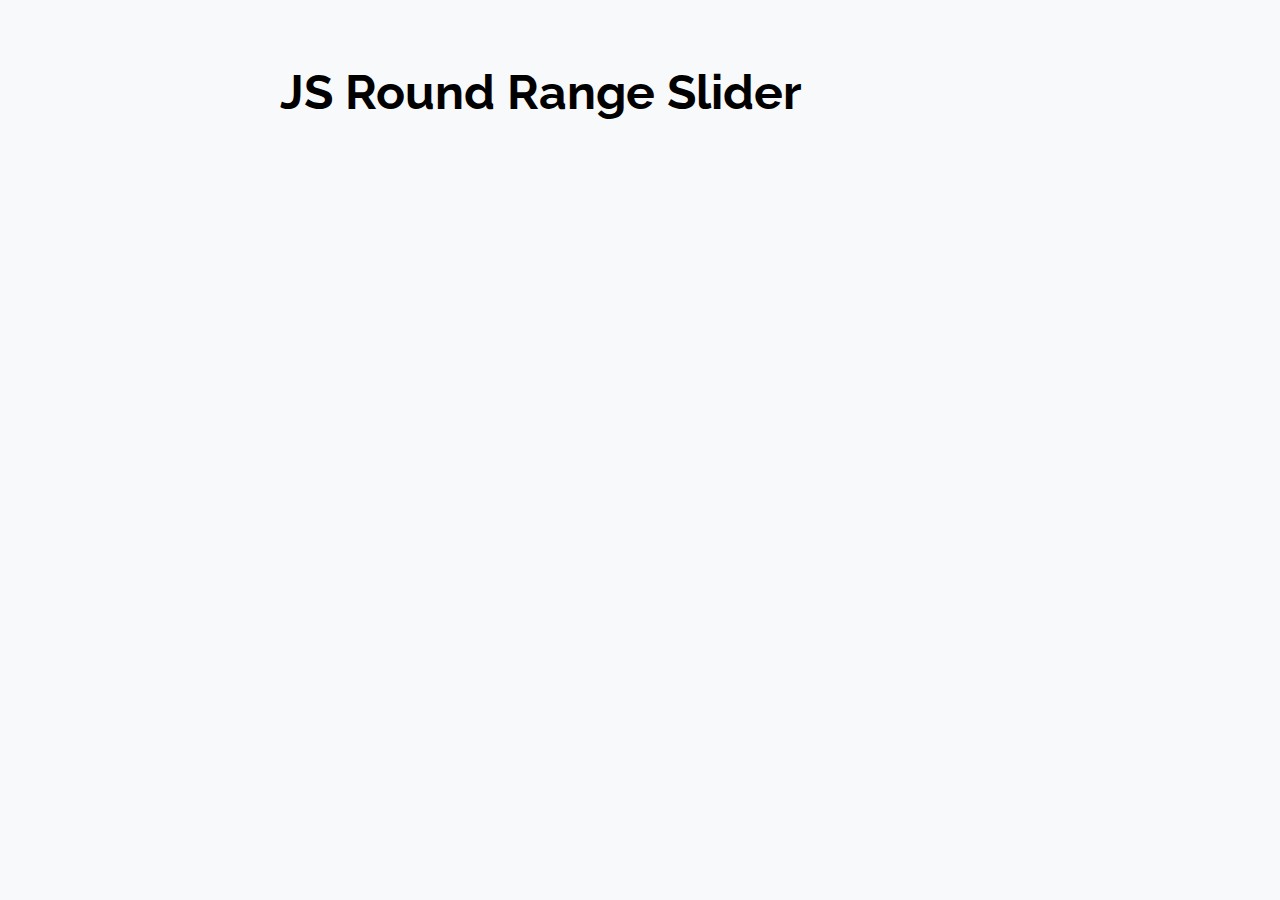
==== index.html @ bb060fbf "app styles" ====
<!DOCTYPE html>
<html>

<head>
    <meta charset="utf-8">
    <meta http-equiv="x-ua-compatible" content="ie=edge">
    <meta name="description" content="">
    <meta name="viewport" content="width=device-width, initial-scale=1, shrink-to-fit=no">
    <title>JS Round Range Slider</title>
    <link href="https://fonts.googleapis.com/css?family=Raleway:400,600" rel="stylesheet">
    <link rel="stylesheet" type="text/css" href="app.css">
</head>

<body>

    <div class="container">
        <h1>JS Round Range Slider</h1>

        <!-- slider app container -->
        <div id="app"></div>
    </div>

    <script type="text/javascript" src="app.js"></script>

    <script>
        // slider options
        const opts = {
            DOMselector: '#app',
            sliders: [
                {
                    radius: 100,
                    min: 0,
                    max: 100,
                    step: 10,
                    initialValue: 50,
                    color: '#fdcb6e',
                    displayName: 'Value 1'
                },
                {
                    radius: 160,
                    min: 0,
                    max: 300,
                    step: 10,
                    initialValue: 200,
                    color: '#0984e3',
                    displayName: 'Value 2'
                },
                {
                    radius: 40,
                    min: 0,
                    max: 200,
                    step: 10,
                    initialValue: 20,
                    color: '#d63031',
                    displayName: 'Value 3'
                }
            ]
        };

        // instantiate slider
        const slider = new Slider(opts);
        slider.draw();
    </script>
</body>

</html>
---- app.css ----
*, 
*::before, 
*::after {
  padding: 0;
  margin: 0;
}

body {
  min-width: 100vw;
  min-height: 100vh;
  background-color: #f8f9fa;
  display: flex;
  justify-content: center;
  font-family: 'Raleway', sans-serif; 
}

.container {
  padding: 4rem 2rem;
  max-width: 800px;
  width: 100%;
}

#app {
  display: flex;
}

h1 {
  margin-bottom: 2rem;
}

.slider__legend {
  padding: 1rem 4rem 0 0;
  list-style: none;
}

.slider__legend h2 {
  margin-bottom: 1rem;
}

.slider__legend .colorSquare {
  height: 20px;
  width: 20px;
  display: inline-block;
}

/* #sliderContainer {
  height: 400px;
  width: 400px;
} */

  body h1 {
    font-size: 3rem;
    text-align: left;
    margin-left: 40px; }
    @media all and (max-width: 768px) {
      body h1 {
        text-align: center;
        margin-left: 0; } }
  body #mainContainer {
    display: flex;
    align-items: center; }
    @media all and (max-width: 768px) {
      body #mainContainer {
        flex-direction: column;
        justify-content: center; } }
    body #mainContainer #displayValues {
      list-style: none;
      float: left;
      min-width: 300px;
      max-width: 100%;
      order: 1; }
      @media all and (max-width: 768px) {
        body #mainContainer #displayValues {
          order: 3; } }
      body #mainContainer #displayValues li {
        width: auto;
        display: flex;
        align-items: center; }
        body #mainContainer #displayValues li span {
          color: black;
          display: inline-block; }
          body #mainContainer #displayValues li span.active {
            color: red; }
        body #mainContainer #displayValues li span:first-child {
          width: 90px;
          height: auto;
          font-size: 2rem;
          font-weight: bold; }
        body #mainContainer #displayValues li span:nth-child(2) {
          margin-right: 15px; }
          body #mainContainer #displayValues li span:nth-child(2) div {
            height: 20px;
            width: 25px;
            display: inline-block; }
        body #mainContainer #displayValues li span:last-child {
          font-size: 1.5rem;
          text-transform: uppercase;
          width: 40%; }
    body #mainContainer #sliderCont {
      order: 2; }
  body #errorMsg {
    color: #d63031;
    font-weight: 600; }

/*# sourceMappingURL=main.css.map */
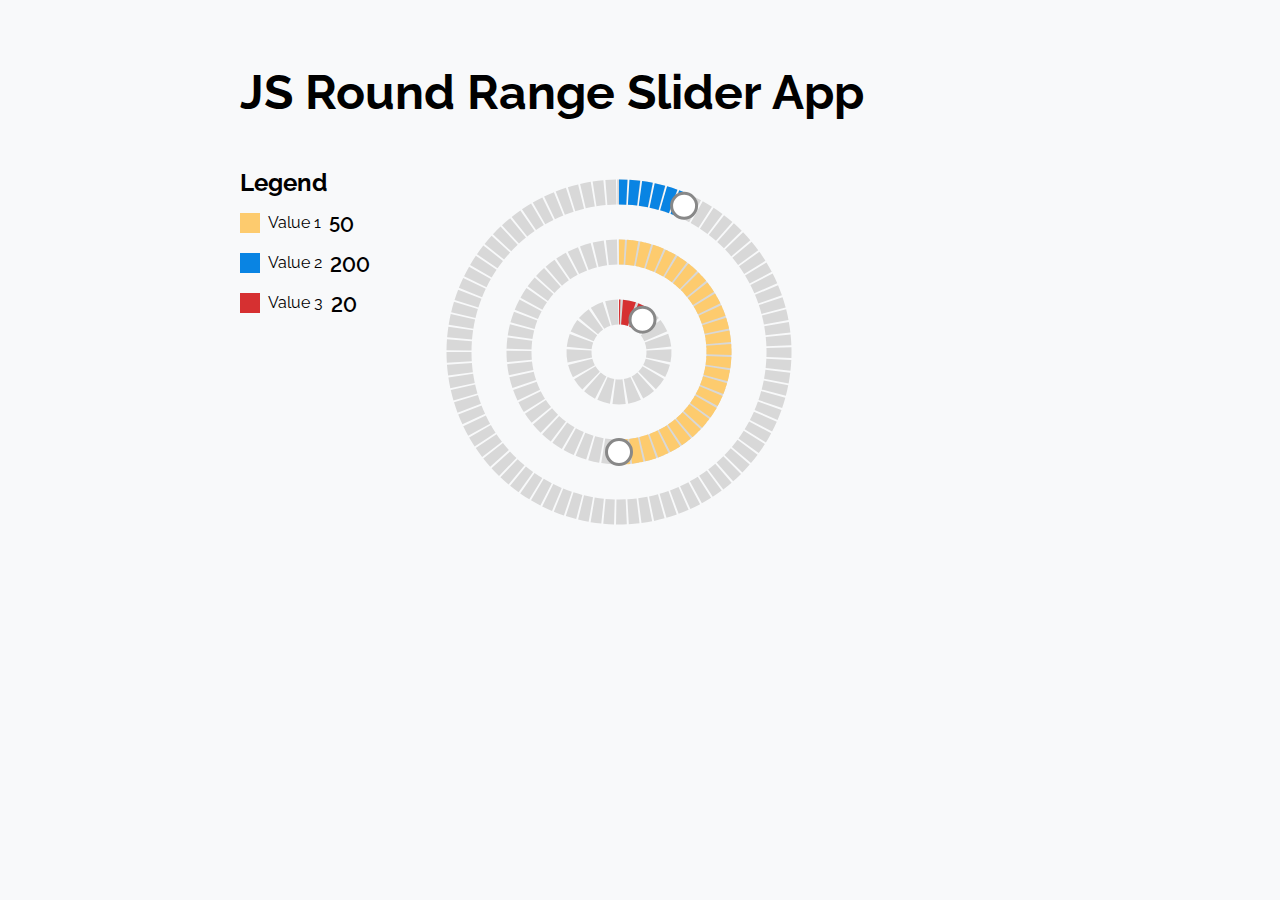
==== commit e45952cf: "slider demo" ====
--- a/index.html
+++ b/index.html
@@ -6,7 +6,7 @@
     <meta http-equiv="x-ua-compatible" content="ie=edge">
     <meta name="description" content="">
     <meta name="viewport" content="width=device-width, initial-scale=1, shrink-to-fit=no">
-    <title>JS Round Range Slider</title>
+    <title>JS Round Range Slider App</title>
     <link href="https://fonts.googleapis.com/css?family=Raleway:400,600" rel="stylesheet">
     <link rel="stylesheet" type="text/css" href="app.css">
 </head>
@@ -14,7 +14,7 @@
 <body>
 
     <div class="container">
-        <h1>JS Round Range Slider</h1>
+        <h1>JS Round Range Slider App</h1>
 
         <!-- slider app container -->
         <div id="app"></div>
@@ -23,7 +23,7 @@
     <script type="text/javascript" src="app.js"></script>
 
     <script>
-        // slider options
+        // slider app options
         const opts = {
             DOMselector: '#app',
             sliders: [
@@ -39,8 +39,8 @@
                 {
                     radius: 160,
                     min: 0,
-                    max: 300,
-                    step: 10,
+                    max: 3000,
+                    step: 100,
                     initialValue: 200,
                     color: '#0984e3',
                     displayName: 'Value 2'
@@ -57,7 +57,7 @@
             ]
         };
 
-        // instantiate slider
+        // instantiate the slider
         const slider = new Slider(opts);
         slider.draw();
     </script>
--- a/app.css
+++ b/app.css
@@ -6,7 +6,6 @@
 }
 
 body {
-  min-width: 100vw;
   min-height: 100vh;
   background-color: #f8f9fa;
   display: flex;
@@ -15,21 +14,23 @@
 }
 
 .container {
-  padding: 4rem 2rem;
+  padding: 5% 1.5rem;
   max-width: 800px;
   width: 100%;
 }
 
 #app {
   display: flex;
+  flex-wrap: wrap;
 }
 
 h1 {
   margin-bottom: 2rem;
+  font-size: 3rem;
 }
 
 .slider__legend {
-  padding: 1rem 4rem 0 0;
+  padding: 1rem 3rem 0 0;
   list-style: none;
 }
 
@@ -37,69 +38,28 @@
   margin-bottom: 1rem;
 }
 
-.slider__legend .colorSquare {
-  height: 20px;
-  width: 20px;
+.slider__legend li {
+  display: flex;
+  margin-bottom: 1rem;
+}
+
+.slider__legend li span {
   display: inline-block;
 }
 
-/* #sliderContainer {
-  height: 400px;
-  width: 400px;
-} */
+.slider__legend li span:first-child {
+  height: 20px;
+  width: 20px;
+  margin-bottom: -2px;
+}
 
-  body h1 {
-    font-size: 3rem;
-    text-align: left;
-    margin-left: 40px; }
-    @media all and (max-width: 768px) {
-      body h1 {
-        text-align: center;
-        margin-left: 0; } }
-  body #mainContainer {
-    display: flex;
-    align-items: center; }
-    @media all and (max-width: 768px) {
-      body #mainContainer {
-        flex-direction: column;
-        justify-content: center; } }
-    body #mainContainer #displayValues {
-      list-style: none;
-      float: left;
-      min-width: 300px;
-      max-width: 100%;
-      order: 1; }
-      @media all and (max-width: 768px) {
-        body #mainContainer #displayValues {
-          order: 3; } }
-      body #mainContainer #displayValues li {
-        width: auto;
-        display: flex;
-        align-items: center; }
-        body #mainContainer #displayValues li span {
-          color: black;
-          display: inline-block; }
-          body #mainContainer #displayValues li span.active {
-            color: red; }
-        body #mainContainer #displayValues li span:first-child {
-          width: 90px;
-          height: auto;
-          font-size: 2rem;
-          font-weight: bold; }
-        body #mainContainer #displayValues li span:nth-child(2) {
-          margin-right: 15px; }
-          body #mainContainer #displayValues li span:nth-child(2) div {
-            height: 20px;
-            width: 25px;
-            display: inline-block; }
-        body #mainContainer #displayValues li span:last-child {
-          font-size: 1.5rem;
-          text-transform: uppercase;
-          width: 40%; }
-    body #mainContainer #sliderCont {
-      order: 2; }
-  body #errorMsg {
-    color: #d63031;
-    font-weight: 600; }
+.slider__legend li span:nth-child(2) {
+  margin: 0 0.5rem;
+}
 
-/*# sourceMappingURL=main.css.map */
+.slider__legend li span:last-child {
+  font-size: 1.25rem;
+  font-weight: 600;
+  font-variant-numeric: tabular-nums lining-nums;
+  min-width: 40px;
+}
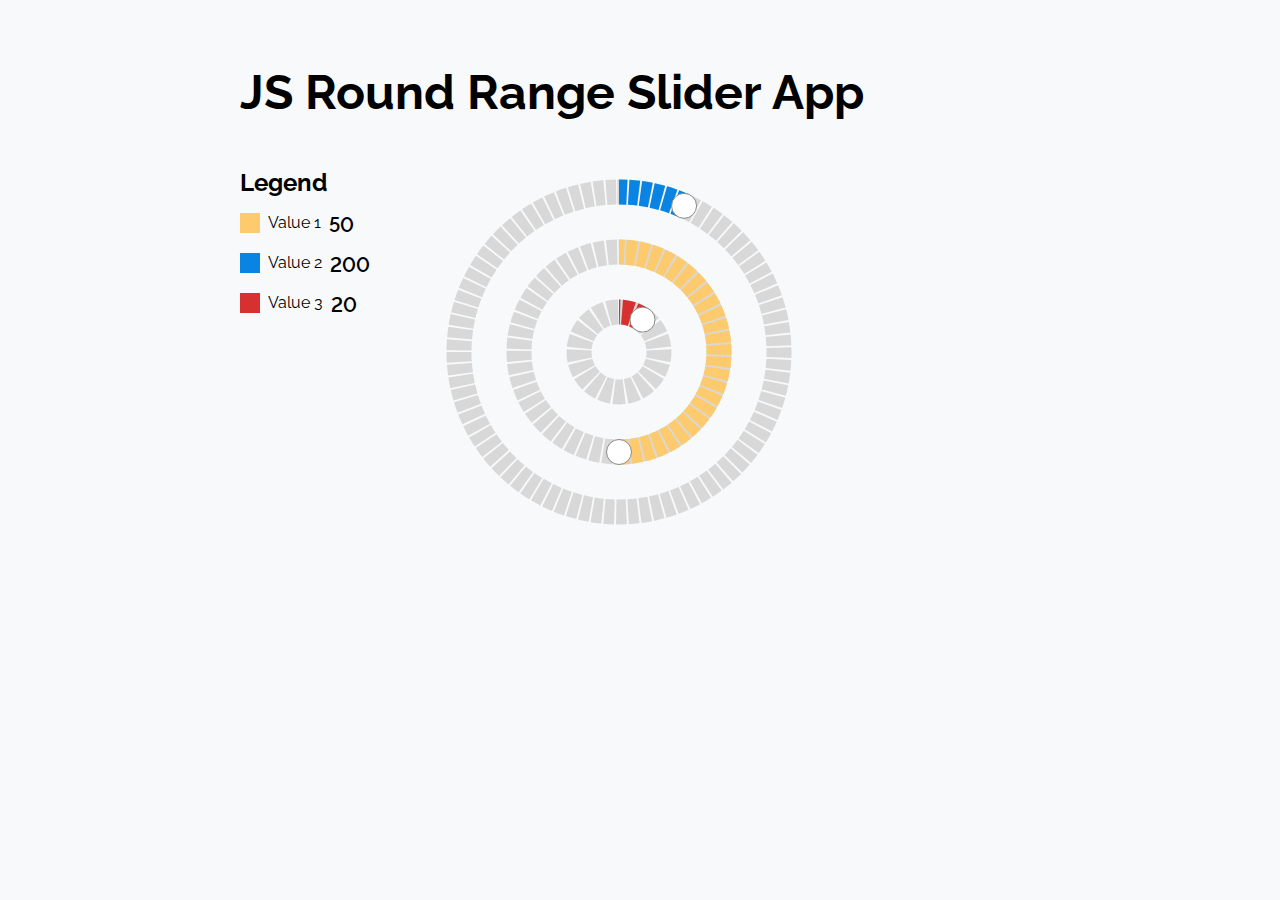
==== commit cd1ac177: "Merge 25fae0dd4cde54d954793862cbccc0f3a2f27c42 into ea6ea33ce7349ee431d5684cb10a72007d3244e1" ====
--- a/index.html
+++ b/index.html
@@ -34,7 +34,8 @@
                     step: 10,
                     initialValue: 50,
                     color: '#fdcb6e',
-                    displayName: 'Value 1'
+                    displayName: 'Value 1',
+                    drawLegend: true
                 },
                 {
                     radius: 160,
@@ -43,7 +44,8 @@
                     step: 100,
                     initialValue: 200,
                     color: '#0984e3',
-                    displayName: 'Value 2'
+                    displayName: 'Value 2',
+                    drawLegend: true
                 },
                 {
                     radius: 40,
@@ -52,7 +54,11 @@
                     step: 10,
                     initialValue: 20,
                     color: '#d63031',
-                    displayName: 'Value 3'
+                    displayName: 'Value 3',
+                    drawLegend: true,
+                    onchange: (value)=>{
+                        console.log("Value",value)
+                    }
                 }
             ]
         };
@@ -60,6 +66,9 @@
         // instantiate the slider
         const slider = new Slider(opts);
         slider.draw();
+        slider.on("change",function(value){
+            console.log(value)
+        })
     </script>
 </body>
 
